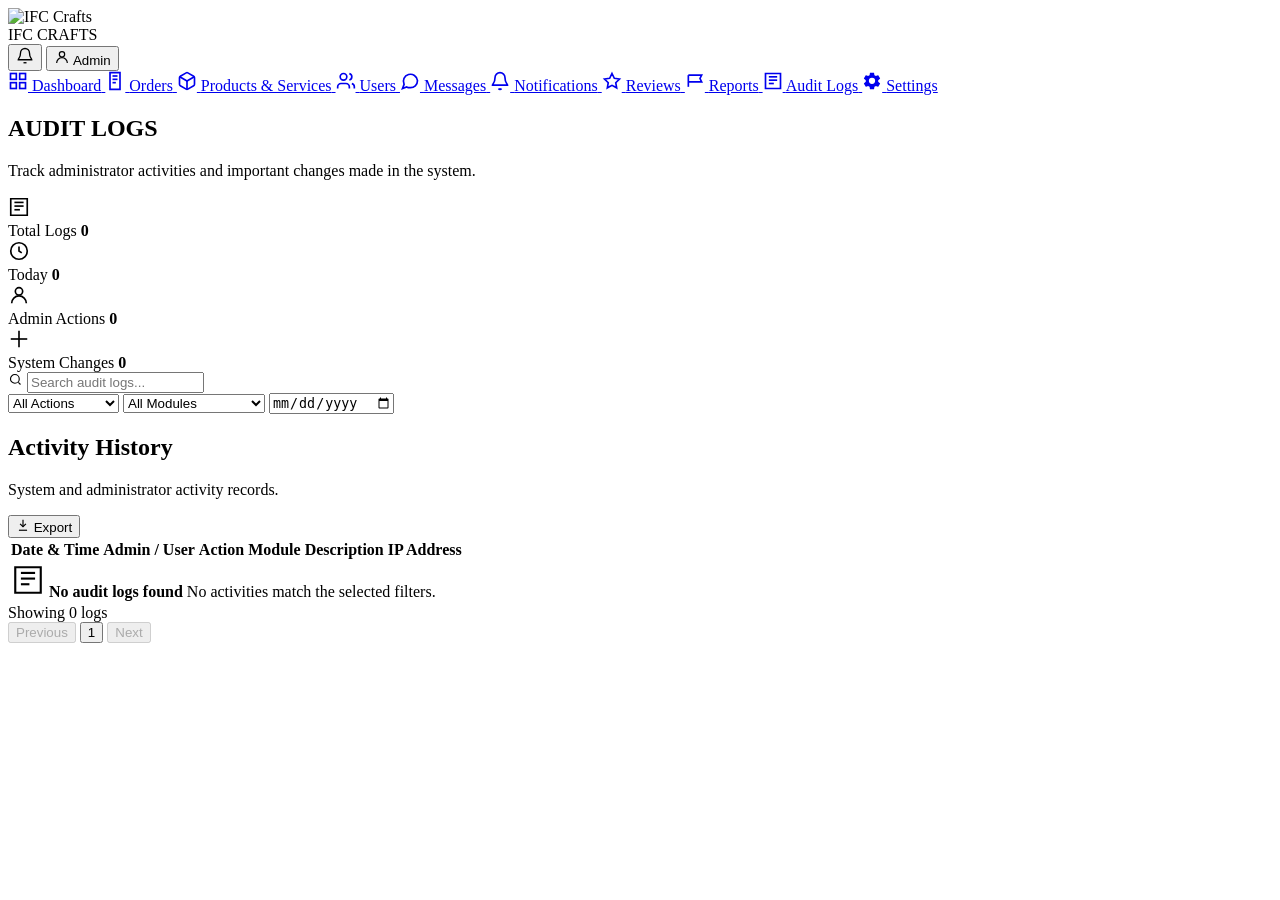
==== audit_logs.html @ 15269377 "Add files via upload" ====
<!DOCTYPE html>
<html lang="en">

<head>
  <meta charset="UTF-8">
  <meta name="viewport" content="width=device-width, initial-scale=1.0">

  <title>IFC Crafts — Audit Logs</title>

  <link rel="preconnect" href="https://fonts.googleapis.com">
  <link rel="preconnect" href="https://fonts.gstatic.com" crossorigin>
  <link
    href="https://fonts.googleapis.com/css2?family=Inter:wght@400;500;600;700;800&display=swap"
    rel="stylesheet"
  >

  <link rel="stylesheet" href="styles/audit_logs.css">
</head>

<body>

  <!-- ==================== TOPBAR ==================== -->

  <header class="topbar">

    <div class="brand">

      <div class="brand-mark">
        <img
          src="images/ifc_crafts.jpg"
          alt="IFC Crafts"
          class="nav-logo"
        >
      </div>

      <span class="brand-name">
        IFC CRAFTS
      </span>

    </div>


    <div class="topbar-actions">

      <button
        type="button"
        class="icon-btn"
        onclick="window.location.href='notifications.html'"
        aria-label="Notifications"
      >

        <svg
          viewBox="0 0 24 24"
          width="18"
          height="18"
          fill="none"
          stroke="currentColor"
          stroke-width="1.8"
        >
          <path d="M18 8a6 6 0 0 0-12 0c0 7-3 7-3 9h18c0-2-3-2-3-9"/>
          <path d="M10 21h4"/>
        </svg>

        <span class="icon-dot"></span>

      </button>


      <button
        type="button"
        class="profile-chip"
      >

        <span class="avatar">

          <svg
            viewBox="0 0 24 24"
            width="16"
            height="16"
            fill="none"
            stroke="currentColor"
            stroke-width="1.8"
          >
            <circle cx="12" cy="8" r="4"/>
            <path d="M4 21c0-4.4 3.6-8 8-8s8 3.6 8 8"/>
          </svg>

        </span>

        <span>Admin</span>

      </button>

    </div>

  </header>


  <!-- ==================== PAGE SHELL ==================== -->

  <div class="shell">


    <!-- ==================== SIDEBAR ==================== -->

    <aside class="sidebar">

      <nav class="sidenav">


        <!-- DASHBOARD -->

        <a href="index.html" class="sidenav-link">

          <svg
            width="20"
            height="20"
            viewBox="0 0 24 24"
            fill="none"
            stroke="currentColor"
            stroke-width="2"
          >
            <rect x="3" y="3" width="7" height="7"></rect>
            <rect x="14" y="3" width="7" height="7"></rect>
            <rect x="3" y="14" width="7" height="7"></rect>
            <rect x="14" y="14" width="7" height="7"></rect>
          </svg>

          <span>Dashboard</span>

        </a>


        <!-- ORDERS -->

        <a href="orders.html" class="sidenav-link">

          <svg
            width="20"
            height="20"
            viewBox="0 0 24 24"
            fill="none"
            stroke="currentColor"
            stroke-width="2"
          >
            <path d="M6 2h12v20H6z"></path>
            <path d="M9 6h6"></path>
            <path d="M9 10h6"></path>
            <path d="M9 14h4"></path>
          </svg>

          <span>Orders</span>

        </a>


        <!-- PRODUCTS & SERVICES -->

        <a href="products_services.html" class="sidenav-link">

          <svg
            width="20"
            height="20"
            viewBox="0 0 24 24"
            fill="none"
            stroke="currentColor"
            stroke-width="2"
          >
            <path d="M21 8a2 2 0 0 0-1-1.73l-7-4a2 2 0 0 0-2 0l-7 4A2 2 0 0 0 3 8v8a2 2 0 0 0 1 1.73l7 4a2 2 0 0 0 2 0l7-4A2 2 0 0 0 21 16Z"></path>
            <path d="m3.3 7 8.7 5 8.7-5"></path>
            <path d="M12 22V12"></path>
          </svg>

          <span>Products &amp; Services</span>

        </a>


        <!-- USERS -->

        <a href="users.html" class="sidenav-link">

          <svg
            width="20"
            height="20"
            viewBox="0 0 24 24"
            fill="none"
            stroke="currentColor"
            stroke-width="2"
          >
            <path d="M16 21v-2a4 4 0 0 0-4-4H6a4 4 0 0 0-4 4v2"></path>
            <circle cx="9" cy="7" r="4"></circle>
            <path d="M22 21v-2a4 4 0 0 0-3-3.87"></path>
            <path d="M16 3.13a4 4 0 0 1 0 7.75"></path>
          </svg>

          <span>Users</span>

        </a>


        <!-- MESSAGES -->

        <a href="messages.html" class="sidenav-link">

          <svg
            width="20"
            height="20"
            viewBox="0 0 24 24"
            fill="none"
            stroke="currentColor"
            stroke-width="2"
          >
            <path d="M21 11.5a8.38 8.38 0 0 1-9 8.5 8.5 8.5 0 0 1-4-.9L3 21l1.9-4.9A8.5 8.5 0 1 1 21 11.5Z"></path>
            <path d="M8 12h.01"></path>
            <path d="M12 12h.01"></path>
            <path d="M16 12h.01"></path>
          </svg>

          <span>Messages</span>

        </a>


        <!-- NOTIFICATIONS -->

        <a href="notifications.html" class="sidenav-link">

          <svg
            width="20"
            height="20"
            viewBox="0 0 24 24"
            fill="none"
            stroke="currentColor"
            stroke-width="2"
          >
            <path d="M18 8a6 6 0 0 0-12 0c0 7-3 7-3 9h18c0-2-3-2-3-9"></path>
            <path d="M13.73 21a2 2 0 0 1-3.46 0"></path>
          </svg>

          <span>Notifications</span>

        </a>


        <!-- REVIEWS -->

        <a href="reviews.html" class="sidenav-link">

          <svg
            width="20"
            height="20"
            viewBox="0 0 24 24"
            fill="none"
            stroke="currentColor"
            stroke-width="2"
          >
            <path d="m12 3 2.8 5.7 6.2.9-4.5 4.4 1.1 6.2-5.6-3-5.6 3 1.1-6.2L3 9.6l6.2-.9Z"></path>
          </svg>

          <span>Reviews</span>

        </a>


        <!-- REPORTS -->

        <a href="reports.html" class="sidenav-link">

          <svg
            width="20"
            height="20"
            viewBox="0 0 24 24"
            fill="none"
            stroke="currentColor"
            stroke-width="2"
          >
            <path d="M4 19V5"></path>
            <path d="M4 5h16l-2 4 2 4H4"></path>
          </svg>

          <span>Reports</span>

        </a>


        <!-- AUDIT LOGS -->

        <a href="audit_logs.html" class="sidenav-link active">

          <svg
            width="20"
            height="20"
            viewBox="0 0 24 24"
            fill="none"
            stroke="currentColor"
            stroke-width="2"
          >
            <path d="M3 3h18v18H3z"></path>
            <path d="M7 7h10"></path>
            <path d="M7 11h10"></path>
            <path d="M7 15h6"></path>
          </svg>

          <span>Audit Logs</span>

        </a>


        <!-- SETTINGS -->

        <a href="settings.html" class="sidenav-link">

          <svg
            width="20"
            height="20"
            viewBox="0 0 24 24"
            fill="currentColor"
          >
            <path d="M19.43 12.98c.04-.32.07-.65.07-.98s-.02-.66-.07-.98l2.11-1.65c.19-.15.24-.42.12-.64l-2-3.46c-.12-.22-.37-.31-.6-.22l-2.49 1c-.52-.4-1.08-.73-1.69-.98L14.5 2.42C14.47 2.18 14.25 2 14 2h-4c-.25 0-.46.18-.5.42L9.12 5.07c-.61.25-1.17.59-1.69.98l-2.49-1c-.23-.08-.48 0-.6.22l-2 3.46c-.13.22-.07.49.12.64l2.11 1.65c-.04.32-.08.65-.08.98s.03.66.08.98l-2.11 1.65c-.19.15-.24.42-.12.64l2 3.46c.12.22.37.31.6.22l2.49-1c.52.4 1.08.73 1.69.98l.38 2.65c.04.24.25.42.5.42h4c.25 0 .46-.18.5-.42l.38-2.65c.61-.25 1.17-.58 1.69-.98l2.49 1c.23.08.48 0 .6-.22l2-3.46c.12-.22.07-.49-.12-.64l-2.11-1.65ZM12 15.5A3.5 3.5 0 1 1 12 8a3.5 3.5 0 0 1 0 7.5Z"/>
          </svg>

          <span>Settings</span>

        </a>

      </nav>

    </aside>


    <!-- ==================== MAIN ==================== -->

    <main class="main">


      <!-- ==================== PAGE HEADER ==================== -->

      <section class="page-header">

        <div>
          <h1>AUDIT LOGS</h1>
          <p>Track administrator activities and important changes made in the system.</p>
        </div>

      </section>


      <!-- ==================== SUMMARY CARDS ==================== -->

      <section class="audit-stats">

        <article class="audit-stat-card">

          <div class="stat-icon">

            <svg
              width="22"
              height="22"
              viewBox="0 0 24 24"
              fill="none"
              stroke="currentColor"
              stroke-width="1.8"
            >
              <path d="M3 3h18v18H3z"></path>
              <path d="M7 7h10"></path>
              <path d="M7 11h10"></path>
              <path d="M7 15h6"></path>
            </svg>

          </div>

          <div>
            <span>Total Logs</span>
            <strong id="totalLogs">0</strong>
          </div>

        </article>


        <article class="audit-stat-card">

          <div class="stat-icon">

            <svg
              width="22"
              height="22"
              viewBox="0 0 24 24"
              fill="none"
              stroke="currentColor"
              stroke-width="1.8"
            >
              <circle cx="12" cy="12" r="9"></circle>
              <path d="M12 7v5l3 2"></path>
            </svg>

          </div>

          <div>
            <span>Today</span>
            <strong id="todayLogs">0</strong>
          </div>

        </article>


        <article class="audit-stat-card">

          <div class="stat-icon">

            <svg
              width="22"
              height="22"
              viewBox="0 0 24 24"
              fill="none"
              stroke="currentColor"
              stroke-width="1.8"
            >
              <circle cx="12" cy="8" r="4"></circle>
              <path d="M4 21c0-4.4 3.6-8 8-8s8 3.6 8 8"></path>
            </svg>

          </div>

          <div>
            <span>Admin Actions</span>
            <strong id="adminActions">0</strong>
          </div>

        </article>


        <article class="audit-stat-card">

          <div class="stat-icon">

            <svg
              width="22"
              height="22"
              viewBox="0 0 24 24"
              fill="none"
              stroke="currentColor"
              stroke-width="1.8"
            >
              <path d="M12 3v18"></path>
              <path d="M3 12h18"></path>
            </svg>

          </div>

          <div>
            <span>System Changes</span>
            <strong id="systemChanges">0</strong>
          </div>

        </article>

      </section>


      <!-- ==================== FILTERS ==================== -->

      <section class="audit-toolbar">

        <div class="search-field">

          <svg
            width="15"
            height="15"
            viewBox="0 0 24 24"
            fill="none"
            stroke="currentColor"
            stroke-width="1.8"
          >
            <circle cx="11" cy="11" r="7"></circle>
            <path d="m20 20-3.5-3.5"></path>
          </svg>

          <input
            type="text"
            id="auditSearch"
            placeholder="Search audit logs..."
          >

        </div>


        <select
          id="actionFilter"
          class="filter-select"
        >
          <option value="all">All Actions</option>
          <option value="login">Login</option>
          <option value="logout">Logout</option>
          <option value="create">Create</option>
          <option value="update">Update</option>
          <option value="delete">Delete</option>
          <option value="status">Status Change</option>
        </select>


        <select
          id="moduleFilter"
          class="filter-select"
        >
          <option value="all">All Modules</option>
          <option value="orders">Orders</option>
          <option value="products">Products & Services</option>
          <option value="users">Users</option>
          <option value="reviews">Reviews</option>
          <option value="settings">Settings</option>
          <option value="authentication">Authentication</option>
        </select>


        <input
          type="date"
          id="dateFilter"
          class="date-filter"
        >

      </section>


      <!-- ==================== AUDIT TABLE ==================== -->

      <section class="audit-table-card">

        <div class="table-heading">

          <div>
            <h2>Activity History</h2>
            <p>System and administrator activity records.</p>
          </div>

          <button
            type="button"
            class="export-btn"
            id="exportAuditBtn"
          >

            <svg
              width="14"
              height="14"
              viewBox="0 0 24 24"
              fill="none"
              stroke="currentColor"
              stroke-width="2"
            >
              <path d="M12 3v12"></path>
              <path d="m7 10 5 5 5-5"></path>
              <path d="M5 21h14"></path>
            </svg>

            Export

          </button>

        </div>


        <div class="table-wrapper">

          <table class="audit-table">

            <thead>

              <tr>
                <th>Date &amp; Time</th>
                <th>Admin / User</th>
                <th>Action</th>
                <th>Module</th>
                <th>Description</th>
                <th>IP Address</th>
              </tr>

            </thead>

            <tbody id="auditTableBody">

              <tr class="empty-table-row">

                <td colspan="6">

                  <div class="empty-state">

                    <svg
                      width="34"
                      height="34"
                      viewBox="0 0 24 24"
                      fill="none"
                      stroke="currentColor"
                      stroke-width="1.5"
                    >
                      <path d="M3 3h18v18H3z"></path>
                      <path d="M7 7h10"></path>
                      <path d="M7 11h10"></path>
                      <path d="M7 15h6"></path>
                    </svg>

                    <strong>No audit logs yet</strong>

                    <span>
                      System activities will appear here.
                    </span>

                  </div>

                </td>

              </tr>

            </tbody>

          </table>

        </div>


        <!-- ==================== TABLE FOOTER ==================== -->

        <div class="table-footer">

          <span id="resultCount">
            Showing 0 logs
          </span>

          <div class="pagination">

            <button
              type="button"
              class="page-btn"
              disabled
            >
              Previous
            </button>

            <button
              type="button"
              class="page-number active"
            >
              1
            </button>

            <button
              type="button"
              class="page-btn"
              disabled
            >
              Next
            </button>

          </div>

        </div>

      </section>

    </main>

  </div>


  <script>

    /* ==========================================================
       FRONTEND PLACEHOLDER

       Backend team can replace this array with API/database data.
    ========================================================== */

    const auditLogs = [];


    /* ==========================================================
       ELEMENTS
    ========================================================== */

    const auditTableBody =
      document.getElementById("auditTableBody");

    const auditSearch =
      document.getElementById("auditSearch");

    const actionFilter =
      document.getElementById("actionFilter");

    const moduleFilter =
      document.getElementById("moduleFilter");

    const dateFilter =
      document.getElementById("dateFilter");

    const resultCount =
      document.getElementById("resultCount");


    /* ==========================================================
       FORMAT DATE
    ========================================================== */

    function formatDateTime(value) {

      if (!value) {
        return "—";
      }

      const date =
        new Date(value);

      return date.toLocaleString(
        "en-PH",
        {
          month: "2-digit",
          day: "2-digit",
          year: "numeric",
          hour: "2-digit",
          minute: "2-digit"
        }
      );

    }


    /* ==========================================================
       ACTION CLASS
    ========================================================== */

    function getActionClass(action) {

      const normalized =
        String(action || "")
          .toLowerCase();

      if (normalized.includes("delete")) {
        return "delete";
      }

      if (normalized.includes("create")) {
        return "create";
      }

      if (normalized.includes("update")) {
        return "update";
      }

      if (normalized.includes("login")) {
        return "login";
      }

      if (normalized.includes("logout")) {
        return "logout";
      }

      if (normalized.includes("status")) {
        return "status";
      }

      return "default";

    }


    /* ==========================================================
       FILTER AUDIT LOGS
    ========================================================== */

    function getFilteredLogs() {

      const search =
        auditSearch.value
          .trim()
          .toLowerCase();

      const action =
        actionFilter.value;

      const module =
        moduleFilter.value;

      const selectedDate =
        dateFilter.value;


      return auditLogs.filter(log => {

        const searchableText = [
          log.user,
          log.action,
          log.module,
          log.description,
          log.ipAddress
        ]
          .join(" ")
          .toLowerCase();


        const matchesSearch =
          !search ||
          searchableText.includes(search);


        const matchesAction =
          action === "all" ||
          String(log.action || "")
            .toLowerCase()
            .includes(action);


        const matchesModule =
          module === "all" ||
          String(log.module || "")
            .toLowerCase()
            .includes(module);


        let matchesDate = true;


        if (selectedDate && log.date) {

          const logDate =
            new Date(log.date)
              .toISOString()
              .split("T")[0];

          matchesDate =
            logDate === selectedDate;

        }


        return (
          matchesSearch &&
          matchesAction &&
          matchesModule &&
          matchesDate
        );

      });

    }


    /* ==========================================================
       RENDER TABLE
    ========================================================== */

    function renderAuditLogs() {

      const filteredLogs =
        getFilteredLogs();


      auditTableBody.innerHTML = "";


      if (filteredLogs.length === 0) {

        auditTableBody.innerHTML = `

          <tr class="empty-table-row">

            <td colspan="6">

              <div class="empty-state">

                <svg
                  width="34"
                  height="34"
                  viewBox="0 0 24 24"
                  fill="none"
                  stroke="currentColor"
                  stroke-width="1.5"
                >
                  <path d="M3 3h18v18H3z"></path>
                  <path d="M7 7h10"></path>
                  <path d="M7 11h10"></path>
                  <path d="M7 15h6"></path>
                </svg>

                <strong>No audit logs found</strong>

                <span>
                  No activities match the selected filters.
                </span>

              </div>

            </td>

          </tr>

        `;


        resultCount.textContent =
          "Showing 0 logs";


        return;

      }


      filteredLogs.forEach(log => {

        const row =
          document.createElement("tr");


        row.innerHTML = `

          <td class="date-cell">
            ${escapeHTML(formatDateTime(log.date))}
          </td>

          <td>

            <div class="user-cell">

              <span class="user-avatar">

                <svg
                  viewBox="0 0 24 24"
                  width="14"
                  height="14"
                  fill="none"
                  stroke="currentColor"
                  stroke-width="1.8"
                >
                  <circle cx="12" cy="8" r="4"></circle>
                  <path d="M4 21c0-4.4 3.6-8 8-8s8 3.6 8 8"></path>
                </svg>

              </span>

              <div>

                <strong>
                  ${escapeHTML(log.user || "Unknown")}
                </strong>

                <small>
                  ${escapeHTML(log.role || "User")}
                </small>

              </div>

            </div>

          </td>

          <td>

            <span
              class="action-badge ${getActionClass(log.action)}"
            >
              ${escapeHTML(log.action || "Activity")}
            </span>

          </td>

          <td>
            ${escapeHTML(log.module || "—")}
          </td>

          <td class="description-cell">
            ${escapeHTML(log.description || "—")}
          </td>

          <td class="ip-cell">
            ${escapeHTML(log.ipAddress || "—")}
          </td>

        `;


        auditTableBody.appendChild(row);

      });


      resultCount.textContent =
        `Showing ${filteredLogs.length} ${
          filteredLogs.length === 1
            ? "log"
            : "logs"
        }`;

    }


    /* ==========================================================
       STATISTICS
    ========================================================== */

    function updateStatistics() {

      const today =
        new Date()
          .toISOString()
          .split("T")[0];


      const todayLogs =
        auditLogs.filter(log => {

          if (!log.date) {
            return false;
          }


          return (
            new Date(log.date)
              .toISOString()
              .split("T")[0] === today
          );

        }).length;


      const adminActions =
        auditLogs.filter(log =>
          String(log.role || "")
            .toLowerCase() === "admin"
        ).length;


      const systemChanges =
        auditLogs.filter(log => {

          const action =
            String(log.action || "")
              .toLowerCase();


          return (
            action.includes("create") ||
            action.includes("update") ||
            action.includes("delete") ||
            action.includes("status")
          );

        }).length;


      document.getElementById(
        "totalLogs"
      ).textContent =
        auditLogs.length;


      document.getElementById(
        "todayLogs"
      ).textContent =
        todayLogs;


      document.getElementById(
        "adminActions"
      ).textContent =
        adminActions;


      document.getElementById(
        "systemChanges"
      ).textContent =
        systemChanges;

    }


    /* ==========================================================
       ESCAPE HTML
    ========================================================== */

    function escapeHTML(value) {

      const div =
        document.createElement("div");

      div.textContent =
        String(value ?? "");

      return div.innerHTML;

    }


    /* ==========================================================
       FILTER EVENTS
    ========================================================== */

    auditSearch.addEventListener(
      "input",
      renderAuditLogs
    );


    actionFilter.addEventListener(
      "change",
      renderAuditLogs
    );


    moduleFilter.addEventListener(
      "change",
      renderAuditLogs
    );


    dateFilter.addEventListener(
      "change",
      renderAuditLogs
    );


    /* ==========================================================
       EXPORT
    ========================================================== */

    document.getElementById(
      "exportAuditBtn"
    ).addEventListener(
      "click",
      () => {

        alert(
          "Audit log export will be connected to the backend."
        );

      }
    );


    /* ==========================================================
       INITIALIZE
    ========================================================== */

    updateStatistics();

    renderAuditLogs();

  </script>

</body>
</html>
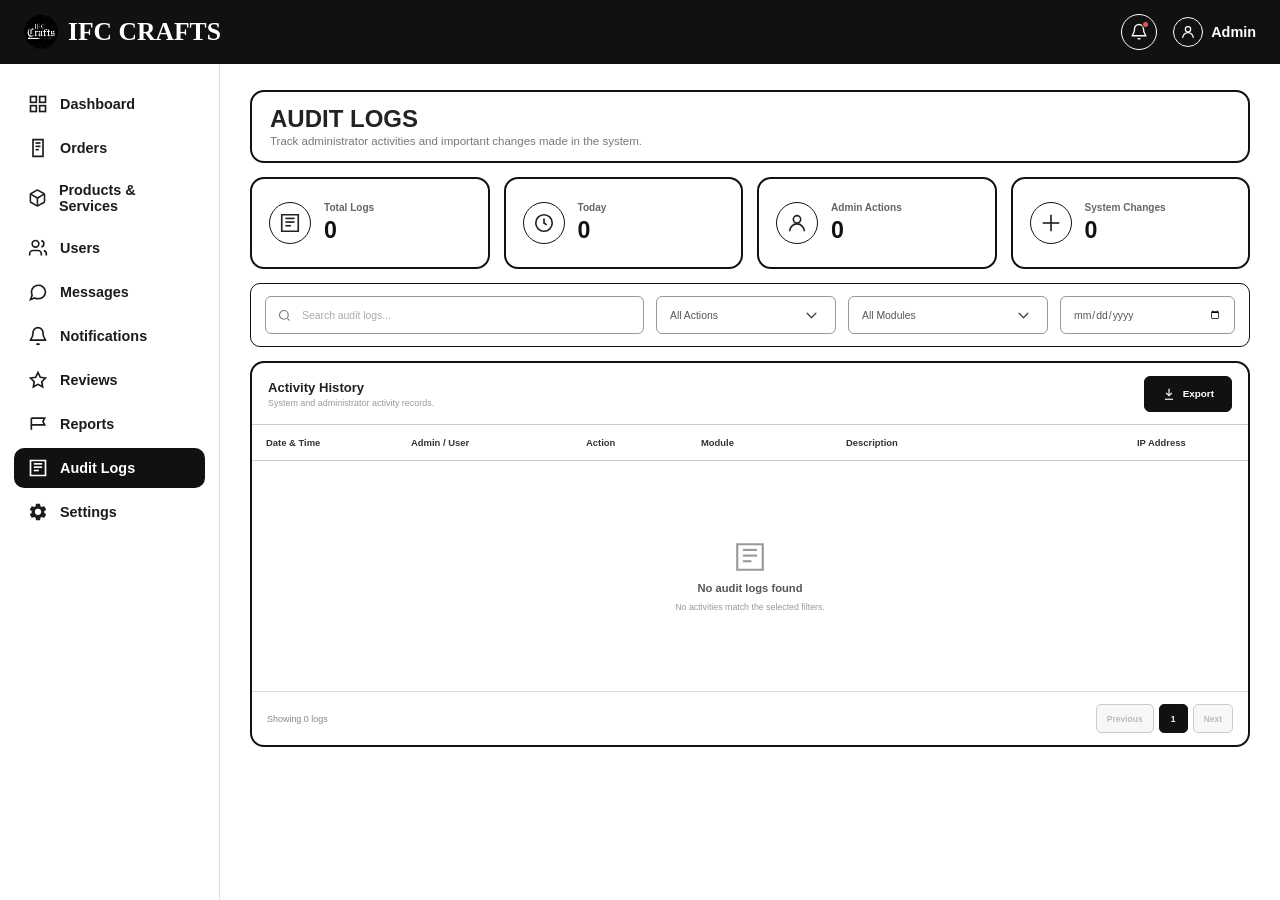
==== commit 8e96c47d: "Update" ====
--- a/audit_logs.html
+++ b/audit_logs.html
@@ -15,6 +15,7 @@
   >
 
   <link rel="stylesheet" href="styles/audit_logs.css">
+  <link rel="stylesheet" href="styles/mobile-nav.css">
 </head>
 
 <body>
@@ -22,6 +23,7 @@
   <!-- ==================== TOPBAR ==================== -->
 
   <header class="topbar">
+    <button type="button" class="mobile-menu-button" aria-label="Open navigation" aria-controls="mobileSidebar" aria-expanded="false">☰</button>
 
     <div class="brand">
 
@@ -103,7 +105,7 @@
 
     <!-- ==================== SIDEBAR ==================== -->
 
-    <aside class="sidebar">
+    <aside class="sidebar" id="mobileSidebar">
 
       <nav class="sidenav">
 
@@ -1144,5 +1146,7 @@
 
   </script>
 
+  <div class="mobile-nav-backdrop" aria-hidden="true"></div>
+  <script src="mobile-nav.js"></script>
 </body>
-</html>+</html>
--- a/styles/audit_logs.css
+++ b/styles/audit_logs.css
@@ -0,0 +1,946 @@
+/* ===============================================================
+   IFC CRAFTS — AUDIT LOGS
+================================================================ */
+
+:root {
+  --black: #111111;
+  --white: #ffffff;
+  --text: #222222;
+  --muted: #777777;
+  --line: #dddddd;
+  --soft: #f5f5f5;
+}
+
+
+/* ===============================================================
+   RESET
+================================================================ */
+
+* {
+  box-sizing: border-box;
+}
+
+html,
+body {
+  margin: 0;
+  padding: 0;
+
+  min-height: 100%;
+
+  font-family: "Inter", Arial, sans-serif;
+
+  background: #ffffff;
+  color: var(--text);
+}
+
+button,
+input,
+select {
+  font-family: inherit;
+}
+
+button,
+select {
+  cursor: pointer;
+}
+
+a {
+  color: inherit;
+  text-decoration: none;
+}
+
+
+/* ===============================================================
+   TOPBAR
+================================================================ */
+
+.topbar {
+  position: sticky;
+  top: 0;
+
+  z-index: 100;
+
+  height: 64px;
+
+  display: flex;
+  align-items: center;
+
+  padding: 0 24px;
+
+  background: #111111;
+  color: #ffffff;
+}
+
+.brand {
+  width: 220px;
+
+  display: flex;
+  align-items: center;
+
+  gap: 10px;
+}
+
+.brand-mark {
+  width: 34px;
+  height: 34px;
+
+  flex-shrink: 0;
+
+  overflow: hidden;
+
+  border-radius: 50%;
+}
+
+.nav-logo {
+  width: 100%;
+  height: 100%;
+
+  object-fit: cover;
+}
+
+.brand-name {
+  color: #ffffff;
+
+  font-family: Georgia, serif;
+
+  font-size: 1.6rem;
+  font-weight: 700;
+}
+
+.topbar-actions {
+  margin-left: auto;
+
+  display: flex;
+  align-items: center;
+
+  gap: 16px;
+}
+
+.icon-btn {
+  position: relative;
+
+  width: 36px;
+  height: 36px;
+
+  display: flex;
+  align-items: center;
+  justify-content: center;
+
+  padding: 0;
+
+  border: 1px solid #ffffff;
+  border-radius: 50%;
+
+  background: transparent;
+  color: #ffffff;
+}
+
+.icon-dot {
+  position: absolute;
+
+  top: 6px;
+  right: 7px;
+
+  width: 7px;
+  height: 7px;
+
+  border: 1px solid #111111;
+  border-radius: 50%;
+
+  background: #df5b5b;
+}
+
+.profile-chip {
+  display: flex;
+  align-items: center;
+
+  gap: 8px;
+
+  padding: 0;
+
+  border: none;
+
+  background: transparent;
+  color: #ffffff;
+
+  font-size: 0.9rem;
+  font-weight: 600;
+}
+
+.avatar {
+  width: 30px;
+  height: 30px;
+
+  display: flex;
+  align-items: center;
+  justify-content: center;
+
+  border: 1.5px solid #ffffff;
+  border-radius: 50%;
+}
+
+
+/* ===============================================================
+   SHELL
+================================================================ */
+
+.shell {
+  display: flex;
+  align-items: flex-start;
+
+  min-height: calc(100vh - 64px);
+}
+
+
+/* ===============================================================
+   SIDEBAR
+================================================================ */
+
+.sidebar {
+  position: sticky;
+  top: 64px;
+
+  width: 220px;
+  min-height: calc(100vh - 64px);
+
+  flex-shrink: 0;
+
+  padding: 20px 14px;
+
+  background: #ffffff;
+
+  border-right: 1px solid #dddddd;
+}
+
+.sidenav {
+  display: flex;
+  flex-direction: column;
+
+  gap: 4px;
+}
+
+.sidenav-link {
+  width: 100%;
+
+  display: flex;
+  align-items: center;
+
+  gap: 12px;
+
+  padding: 10px 14px;
+
+  border-radius: 10px;
+
+  color: #1c1c1c;
+
+  font-size: 0.9rem;
+  font-weight: 600;
+}
+
+.sidenav-link:hover {
+  background: #eeeeee;
+}
+
+.sidenav-link.active {
+  background: #111111;
+  color: #ffffff;
+}
+
+
+/* ===============================================================
+   MAIN
+================================================================ */
+
+.main {
+  flex: 1;
+
+  min-width: 0;
+
+  padding: 26px 30px 40px;
+}
+
+
+/* ===============================================================
+   PAGE HEADER
+================================================================ */
+
+.page-header {
+  width: 100%;
+
+  margin-bottom: 14px;
+
+  padding: 14px 18px;
+
+  border: 2px solid #111111;
+  border-radius: 14px;
+
+  background: #ffffff;
+}
+
+.page-header h1 {
+  margin: 0;
+
+  font-size: 1.5rem;
+  font-weight: 800;
+
+  line-height: 1.05;
+}
+
+.page-header p {
+  margin: 4px 0 0;
+
+  color: #777777;
+
+  font-size: 0.72rem;
+}
+
+
+/* ===============================================================
+   SUMMARY CARDS
+================================================================ */
+
+.audit-stats {
+  display: grid;
+  grid-template-columns: repeat(4, minmax(0, 1fr));
+
+  gap: 14px;
+
+  margin-bottom: 14px;
+}
+
+.audit-stat-card {
+  min-width: 0;
+  min-height: 92px;
+
+  display: flex;
+  align-items: center;
+
+  gap: 13px;
+
+  padding: 15px 17px;
+
+  border: 2px solid #111111;
+  border-radius: 14px;
+
+  background: #ffffff;
+}
+
+.stat-icon {
+  width: 42px;
+  height: 42px;
+
+  flex: 0 0 42px;
+
+  display: flex;
+  align-items: center;
+  justify-content: center;
+
+  border: 1.5px solid #111111;
+  border-radius: 50%;
+}
+
+.audit-stat-card > div:last-child {
+  display: flex;
+  flex-direction: column;
+
+  gap: 4px;
+}
+
+.audit-stat-card span {
+  color: #666666;
+
+  font-size: 0.63rem;
+  font-weight: 700;
+}
+
+.audit-stat-card strong {
+  color: #111111;
+
+  font-size: 1.45rem;
+  font-weight: 800;
+}
+
+
+/* ===============================================================
+   TOOLBAR
+================================================================ */
+
+.audit-toolbar {
+  display: grid;
+  grid-template-columns:
+    minmax(260px, 1fr)
+    180px
+    200px
+    175px;
+
+  gap: 12px;
+
+  margin-bottom: 14px;
+
+  padding: 12px 14px;
+
+  border: 1.5px solid #111111;
+  border-radius: 10px;
+
+  background: #ffffff;
+}
+
+.search-field {
+  height: 38px;
+
+  display: flex;
+  align-items: center;
+
+  gap: 8px;
+
+  padding: 0 11px;
+
+  border: 1px solid #999999;
+  border-radius: 6px;
+
+  background: #ffffff;
+}
+
+.search-field svg {
+  flex-shrink: 0;
+
+  color: #777777;
+}
+
+.search-field input {
+  width: 100%;
+
+  border: none;
+  outline: none;
+
+  background: transparent;
+
+  color: #444444;
+
+  font-size: 0.65rem;
+}
+
+.search-field input::placeholder {
+  color: #aaaaaa;
+}
+
+
+/* ===============================================================
+   FILTER SELECT
+================================================================ */
+
+.filter-select {
+  width: 100%;
+  height: 38px;
+
+  padding: 0 42px 0 13px;
+
+  border: 1px solid #999999;
+  border-radius: 6px;
+
+  outline: none;
+
+  background-color: #ffffff;
+  color: #555555;
+
+  font-size: 0.65rem;
+
+  appearance: none;
+  -webkit-appearance: none;
+  -moz-appearance: none;
+
+  background-image: url("data:image/svg+xml,%3Csvg xmlns='http://www.w3.org/2000/svg' width='12' height='8' viewBox='0 0 12 8'%3E%3Cpath d='M1 1.5L6 6.5L11 1.5' fill='none' stroke='%23444' stroke-width='1.5' stroke-linecap='round' stroke-linejoin='round'/%3E%3C/svg%3E");
+
+  background-repeat: no-repeat;
+
+  /* Arrow is intentionally slightly inside */
+  background-position: right 18px center;
+
+  background-size: 11px 7px;
+}
+
+.date-filter {
+  width: 100%;
+  height: 38px;
+
+  padding: 0 12px;
+
+  border: 1px solid #999999;
+  border-radius: 6px;
+
+  outline: none;
+
+  background: #ffffff;
+  color: #555555;
+
+  font-size: 0.65rem;
+}
+
+
+/* ===============================================================
+   TABLE CARD
+================================================================ */
+
+.audit-table-card {
+  width: 100%;
+
+  border: 2px solid #111111;
+  border-radius: 14px;
+
+  background: #ffffff;
+
+  /*
+    Important:
+    We don't use overflow:hidden here because it can clip
+    future dropdown menus / action menus.
+  */
+}
+
+.table-heading {
+  min-height: 62px;
+
+  display: flex;
+  align-items: center;
+  justify-content: space-between;
+
+  gap: 15px;
+
+  padding: 12px 16px;
+
+  border-bottom: 1px solid #cccccc;
+}
+
+.table-heading h2 {
+  margin: 0;
+
+  font-size: 0.82rem;
+  font-weight: 800;
+}
+
+.table-heading p {
+  margin: 3px 0 0;
+
+  color: #999999;
+
+  font-size: 0.56rem;
+}
+
+.export-btn {
+  height: 36px;
+
+  display: inline-flex;
+  align-items: center;
+  justify-content: center;
+
+  gap: 7px;
+
+  padding: 0 17px;
+
+  border: 1.5px solid #111111;
+  border-radius: 6px;
+
+  background: #111111;
+  color: #ffffff;
+
+  font-size: 0.62rem;
+  font-weight: 700;
+}
+
+
+/* ===============================================================
+   TABLE
+================================================================ */
+
+.table-wrapper {
+  width: 100%;
+
+  /*
+    Desktop table itself won't have that annoying vertical scroll.
+    Horizontal scroll only appears if screen becomes too small.
+  */
+
+  overflow-x: auto;
+  overflow-y: visible;
+}
+
+.audit-table {
+  width: 100%;
+
+  border-collapse: collapse;
+
+  table-layout: fixed;
+}
+
+.audit-table th {
+  padding: 12px 14px;
+
+  border-bottom: 1px solid #cccccc;
+
+  color: #333333;
+
+  font-size: 0.59rem;
+  font-weight: 700;
+
+  text-align: left;
+
+  white-space: nowrap;
+}
+
+.audit-table td {
+  padding: 13px 14px;
+
+  border-bottom: 1px solid #eeeeee;
+
+  color: #666666;
+
+  font-size: 0.58rem;
+
+  vertical-align: middle;
+}
+
+.audit-table tbody tr:last-child td {
+  border-bottom: none;
+}
+
+
+/* TABLE COLUMN WIDTHS */
+
+.audit-table th:nth-child(1) {
+  width: 145px;
+}
+
+.audit-table th:nth-child(2) {
+  width: 175px;
+}
+
+.audit-table th:nth-child(3) {
+  width: 115px;
+}
+
+.audit-table th:nth-child(4) {
+  width: 145px;
+}
+
+.audit-table th:nth-child(6) {
+  width: 125px;
+}
+
+
+/* ===============================================================
+   USER CELL
+================================================================ */
+
+.user-cell {
+  display: flex;
+  align-items: center;
+
+  gap: 9px;
+}
+
+.user-avatar {
+  width: 31px;
+  height: 31px;
+
+  flex: 0 0 31px;
+
+  display: flex;
+  align-items: center;
+  justify-content: center;
+
+  border: 1px solid #111111;
+  border-radius: 50%;
+}
+
+.user-cell > div {
+  min-width: 0;
+
+  display: flex;
+  flex-direction: column;
+
+  gap: 2px;
+}
+
+.user-cell strong {
+  overflow: hidden;
+
+  color: #333333;
+
+  font-size: 0.59rem;
+
+  text-overflow: ellipsis;
+  white-space: nowrap;
+}
+
+.user-cell small {
+  color: #999999;
+
+  font-size: 0.5rem;
+}
+
+
+/* ===============================================================
+   ACTION BADGES
+================================================================ */
+
+.action-badge {
+  display: inline-flex;
+  align-items: center;
+  justify-content: center;
+
+  min-width: 66px;
+
+  padding: 5px 9px;
+
+  border-radius: 999px;
+
+  background: #eeeeee;
+  color: #444444;
+
+  font-size: 0.51rem;
+  font-weight: 700;
+}
+
+.action-badge.login {
+  background: #eeeeee;
+  color: #333333;
+}
+
+.action-badge.logout {
+  background: #e6e6e6;
+  color: #555555;
+}
+
+.action-badge.create {
+  background: #222222;
+  color: #ffffff;
+}
+
+.action-badge.update {
+  background: #666666;
+  color: #ffffff;
+}
+
+.action-badge.status {
+  background: #888888;
+  color: #ffffff;
+}
+
+.action-badge.delete {
+  background: #f6e5e5;
+  color: #8c2727;
+}
+
+
+/* ===============================================================
+   OTHER TABLE CELLS
+================================================================ */
+
+.date-cell,
+.ip-cell {
+  color: #888888 !important;
+
+  white-space: nowrap;
+}
+
+.description-cell {
+  line-height: 1.45;
+
+  overflow-wrap: anywhere;
+}
+
+
+/* ===============================================================
+   EMPTY STATE
+================================================================ */
+
+.empty-table-row td {
+  padding: 0 !important;
+}
+
+.empty-state {
+  min-height: 230px;
+
+  display: flex;
+  flex-direction: column;
+  align-items: center;
+  justify-content: center;
+
+  gap: 8px;
+
+  color: #aaaaaa;
+}
+
+.empty-state svg {
+  color: #999999;
+}
+
+.empty-state strong {
+  color: #555555;
+
+  font-size: 0.7rem;
+}
+
+.empty-state span {
+  color: #999999;
+
+  font-size: 0.55rem;
+}
+
+
+/* ===============================================================
+   TABLE FOOTER
+================================================================ */
+
+.table-footer {
+  min-height: 54px;
+
+  display: flex;
+  align-items: center;
+  justify-content: space-between;
+
+  gap: 15px;
+
+  padding: 10px 15px;
+
+  border-top: 1px solid #dddddd;
+}
+
+.table-footer > span {
+  color: #888888;
+
+  font-size: 0.56rem;
+}
+
+.pagination {
+  display: flex;
+  align-items: center;
+
+  gap: 5px;
+}
+
+.page-btn,
+.page-number {
+  height: 29px;
+
+  padding: 0 10px;
+
+  border: 1px solid #cccccc;
+  border-radius: 5px;
+
+  background: #ffffff;
+  color: #555555;
+
+  font-size: 0.53rem;
+  font-weight: 600;
+}
+
+.page-number {
+  min-width: 29px;
+
+  padding: 0;
+}
+
+.page-number.active {
+  border-color: #111111;
+
+  background: #111111;
+  color: #ffffff;
+}
+
+.page-btn:disabled {
+  color: #bbbbbb;
+
+  background: #f7f7f7;
+
+  cursor: not-allowed;
+}
+
+
+/* ===============================================================
+   RESPONSIVE
+================================================================ */
+
+@media (max-width: 1200px) {
+
+  .audit-stats {
+    grid-template-columns: repeat(2, 1fr);
+  }
+
+  .audit-toolbar {
+    grid-template-columns:
+      minmax(240px, 1fr)
+      1fr
+      1fr;
+  }
+
+  .date-filter {
+    grid-column: 1 / -1;
+  }
+
+}
+
+
+@media (max-width: 900px) {
+
+  .sidebar {
+    width: 190px;
+  }
+
+  .main {
+    padding: 20px;
+  }
+
+  .audit-toolbar {
+    grid-template-columns: 1fr 1fr;
+  }
+
+  .search-field {
+    grid-column: 1 / -1;
+  }
+
+  .date-filter {
+    grid-column: auto;
+  }
+
+}
+
+
+@media (max-width: 700px) {
+
+  .sidebar {
+    display: none;
+  }
+
+  .main {
+    padding: 16px;
+  }
+
+}
+
+
+@media (max-width: 560px) {
+
+  .audit-stats {
+    grid-template-columns: 1fr;
+  }
+
+  .audit-toolbar {
+    grid-template-columns: 1fr;
+  }
+
+  .search-field,
+  .date-filter {
+    grid-column: auto;
+  }
+
+  .table-heading,
+  .table-footer {
+    align-items: flex-start;
+    flex-direction: column;
+  }
+
+  .export-btn {
+    width: 100%;
+  }
+
+}
--- a/styles/mobile-nav.css
+++ b/styles/mobile-nav.css
@@ -0,0 +1,13 @@
+
+/* Shared phone navigation: desktop sidebar remains unchanged. */
+.mobile-menu-button { display: none; }
+.mobile-nav-backdrop { display: none; }
+@media (max-width: 760px) {
+  .mobile-menu-button { display: inline-flex; align-items: center; justify-content: center; flex: 0 0 42px; width: 42px; height: 42px; margin-right: 8px; border: 1px solid #777; border-radius: 9px; background: transparent; color: #fff; font-size: 23px; }
+  .topbar { padding-inline: 12px; }
+  .brand { min-width: 0; flex: 1; }
+  .brand-name { white-space: nowrap; }
+  .sidebar.mobile-open { display: block !important; position: fixed !important; top: 64px; left: 0; bottom: 0; width: min(280px, 82vw) !important; min-height: 0 !important; overflow-y: auto; z-index: 1001; background: #fff; box-shadow: 8px 0 28px #0003; }
+  .mobile-nav-backdrop.open { display: block; position: fixed; inset: 64px 0 0; background: #0007; z-index: 1000; }
+  body.mobile-nav-open { overflow: hidden; }
+}
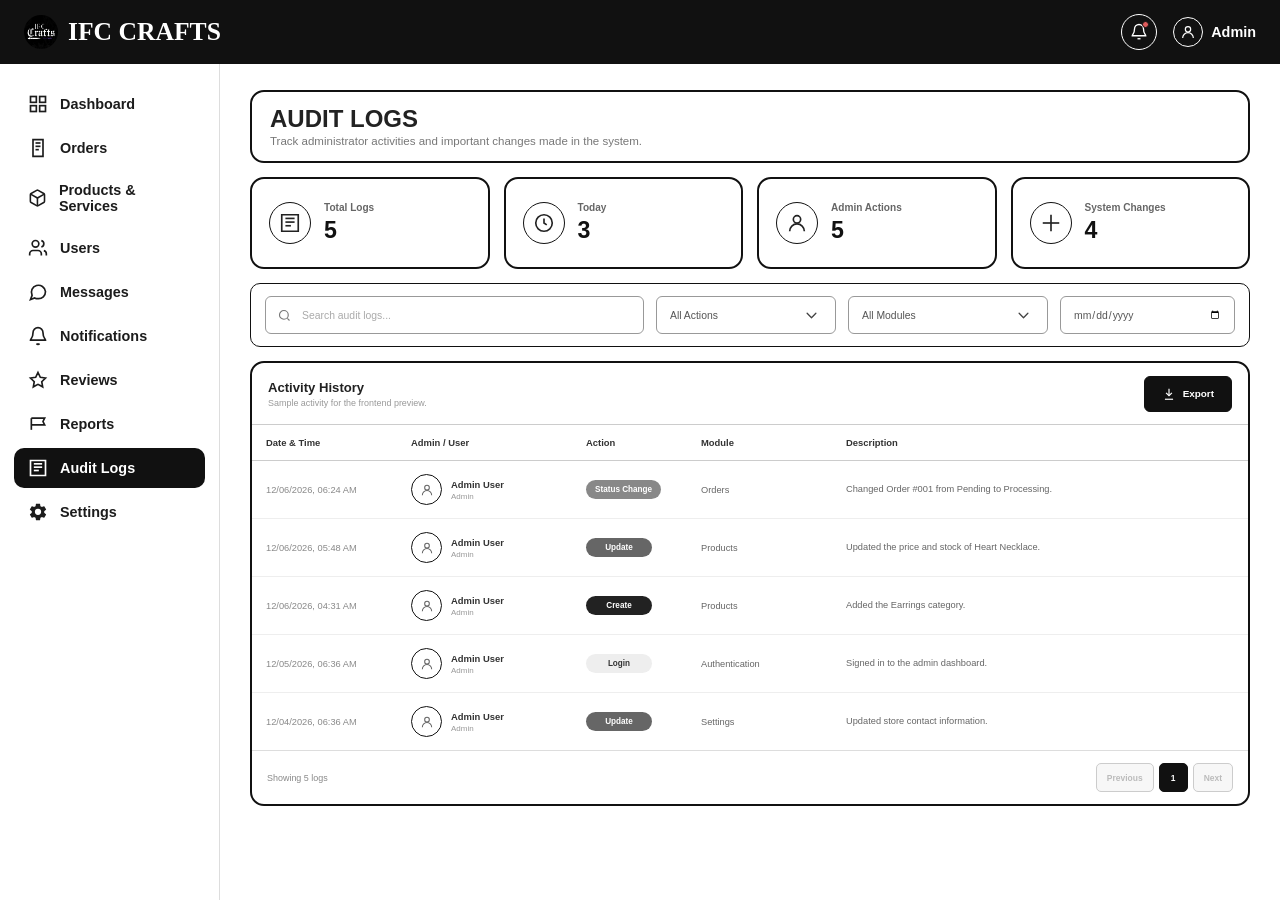
==== commit 628c7571: "Update audit_logs.html" ====
--- a/audit_logs.html
+++ b/audit_logs.html
@@ -532,7 +532,7 @@
 
           <div>
             <h2>Activity History</h2>
-            <p>System and administrator activity records.</p>
+            <p>Sample activity for the frontend preview.</p>
           </div>
 
           <button
@@ -573,7 +573,6 @@
                 <th>Action</th>
                 <th>Module</th>
                 <th>Description</th>
-                <th>IP Address</th>
               </tr>
 
             </thead>
@@ -582,7 +581,7 @@
 
               <tr class="empty-table-row">
 
-                <td colspan="6">
+                <td colspan="5">
 
                   <div class="empty-state">
 
@@ -671,7 +670,13 @@
        Backend team can replace this array with API/database data.
     ========================================================== */
 
-    const auditLogs = [];
+    const auditLogs = [
+      { date: new Date(Date.now() - 12 * 60000).toISOString(), user: 'Admin User', role: 'Admin', action: 'Status Change', module: 'Orders', description: 'Changed Order #001 from Pending to Processing.' },
+      { date: new Date(Date.now() - 48 * 60000).toISOString(), user: 'Admin User', role: 'Admin', action: 'Update', module: 'Products', description: 'Updated the price and stock of Heart Necklace.' },
+      { date: new Date(Date.now() - 125 * 60000).toISOString(), user: 'Admin User', role: 'Admin', action: 'Create', module: 'Products', description: 'Added the Earrings category.' },
+      { date: new Date(Date.now() - 24 * 3600000).toISOString(), user: 'Admin User', role: 'Admin', action: 'Login', module: 'Authentication', description: 'Signed in to the admin dashboard.' },
+      { date: new Date(Date.now() - 48 * 3600000).toISOString(), user: 'Admin User', role: 'Admin', action: 'Update', module: 'Settings', description: 'Updated store contact information.' }
+    ];
 
 
     /* ==========================================================
@@ -790,8 +795,7 @@
           log.user,
           log.action,
           log.module,
-          log.description,
-          log.ipAddress
+          log.description
         ]
           .join(" ")
           .toLowerCase();
@@ -854,6 +858,7 @@
         getFilteredLogs();
 
 
+
       auditTableBody.innerHTML = "";
 
 
@@ -863,7 +868,7 @@
 
           <tr class="empty-table-row">
 
-            <td colspan="6">
+            <td colspan="5">
 
               <div class="empty-state">
 
@@ -913,11 +918,11 @@
 
         row.innerHTML = `
 
-          <td class="date-cell">
+          <td class="date-cell" data-label="Date &amp; Time">
             ${escapeHTML(formatDateTime(log.date))}
           </td>
 
-          <td>
+          <td data-label="Admin / User">
 
             <div class="user-cell">
 
@@ -953,7 +958,7 @@
 
           </td>
 
-          <td>
+          <td data-label="Action">
 
             <span
               class="action-badge ${getActionClass(log.action)}"
@@ -963,17 +968,14 @@
 
           </td>
 
-          <td>
+          <td data-label="Module">
             ${escapeHTML(log.module || "—")}
           </td>
 
-          <td class="description-cell">
+          <td class="description-cell" data-label="Description">
             ${escapeHTML(log.description || "—")}
           </td>
 
-          <td class="ip-cell">
-            ${escapeHTML(log.ipAddress || "—")}
-          </td>
 
         `;
 
--- a/styles/audit_logs.css
+++ b/styles/audit_logs.css
@@ -943,4 +943,31 @@
     width: 100%;
   }
 
-}+}
+
+@media (max-width: 760px) {
+  .audit-stats { grid-template-columns: repeat(2, minmax(0, 1fr)); gap: 9px; }
+  .audit-stat-card { padding: 12px; gap: 8px; min-width: 0; }
+  .audit-toolbar { grid-template-columns: repeat(2, minmax(0, 1fr)); gap: 9px; }
+  .audit-toolbar .search-field { grid-column: 1 / -1; min-width: 0; }
+  .audit-toolbar .date-filter { grid-column: 1 / -1; min-width: 0; }
+  .table-wrapper { overflow: visible; padding: 10px; }
+  .audit-table, .audit-table tbody, .audit-table tr, .audit-table td { display: block; width: 100%; }
+  .audit-table { table-layout: auto; }
+  .audit-table thead { display: none; }
+  .audit-table tbody tr:not(.empty-table-row) { padding: 10px 12px; margin-bottom: 10px; border: 1px solid #ddd; border-radius: 10px; }
+  .audit-table tbody tr:not(.empty-table-row) td { display: flex; align-items: flex-start; gap: 8px; padding: 6px 0; border: 0; font-size: .75rem; white-space: normal; overflow-wrap: anywhere; }
+  .audit-table tbody tr:not(.empty-table-row) td::before { width: 86px; flex: 0 0 86px; color: #777; font-weight: 600; }
+  .audit-table tbody tr:not(.empty-table-row) td:nth-child(1)::before { content: 'Date'; }
+  .audit-table tbody tr:not(.empty-table-row) td:nth-child(2)::before { content: 'User'; }
+  .audit-table tbody tr:not(.empty-table-row) td:nth-child(3)::before { content: 'Action'; }
+  .audit-table tbody tr:not(.empty-table-row) td:nth-child(4)::before { content: 'Module'; }
+  .audit-table tbody tr:not(.empty-table-row) td:nth-child(5)::before { content: 'Details'; }
+  .audit-table tbody tr:not(.empty-table-row) td:nth-child(6)::before { content: 'IP Address'; }
+  .audit-table .empty-table-row td { display: block; }
+  .empty-state { min-height: 170px; padding: 15px; text-align: center; }
+}
+@media (max-width: 390px) {
+  .audit-stats, .audit-toolbar { grid-template-columns: 1fr; }
+  .audit-toolbar .search-field, .audit-toolbar .date-filter { grid-column: auto; }
+}
--- a/styles/mobile-nav.css
+++ b/styles/mobile-nav.css
@@ -2,12 +2,41 @@
 /* Shared phone navigation: desktop sidebar remains unchanged. */
 .mobile-menu-button { display: none; }
 .mobile-nav-backdrop { display: none; }
+.mobile-profile-menu { display: none; }
 @media (max-width: 760px) {
+  .sidebar { display: none !important; }
   .mobile-menu-button { display: inline-flex; align-items: center; justify-content: center; flex: 0 0 42px; width: 42px; height: 42px; margin-right: 8px; border: 1px solid #777; border-radius: 9px; background: transparent; color: #fff; font-size: 23px; }
-  .topbar { padding-inline: 12px; }
-  .brand { min-width: 0; flex: 1; }
-  .brand-name { white-space: nowrap; }
-  .sidebar.mobile-open { display: block !important; position: fixed !important; top: 64px; left: 0; bottom: 0; width: min(280px, 82vw) !important; min-height: 0 !important; overflow-y: auto; z-index: 1001; background: #fff; box-shadow: 8px 0 28px #0003; }
+  .topbar { width: 100%; min-width: 0; padding-inline: 12px; gap: 0; }
+  .brand { width: auto !important; min-width: 0; flex: 1 1 auto; gap: 7px; }
+  .brand-mark { flex: 0 0 30px; width: 30px; height: 30px; }
+  .brand-name { white-space: nowrap; font-size: clamp(.9rem, 4vw, 1.3rem) !important; }
+  .topbar-actions { position: relative; flex: 0 0 auto; gap: 7px !important; margin-left: auto; }
+  .topbar-actions .icon-btn, .topbar-actions .profile-chip { box-sizing: border-box; width: 36px !important; height: 36px !important; min-width: 36px; padding: 0 !important; display: inline-flex; align-items: center; justify-content: center; border: 1px solid #fff; border-radius: 50%; }
+  .topbar-actions .profile-chip .avatar { box-sizing: border-box; width: 100% !important; height: 100% !important; display: flex; align-items: center; justify-content: center; border: 0 !important; }
+  .topbar-actions .profile-chip > span:last-child { display: none; }
+  .mobile-profile-menu.open { position: absolute; top: calc(100% + 12px); right: 0; z-index: 1200; display: block; width: 172px; padding: 6px; border: 1px solid #d6d6d6; border-radius: 10px; background: #fff; color: #222; box-shadow: 0 10px 28px #0002; }
+  .mobile-profile-title { padding: 10px 12px; border-bottom: 1px solid #eee; font-size: .82rem; font-weight: 700; }
+  .mobile-signout-button { display: block; width: 100%; margin-top: 4px; padding: 10px 12px; border: 0; border-radius: 6px; background: transparent; color: #a22; text-align: left; font-size: .82rem; font-weight: 600; }
+  .mobile-signout-button:hover, .mobile-signout-button:focus-visible { background: #f5f5f5; }
+  .main { min-width: 0; }
+  .shell > .main { width: 100%; margin-left: 0; }
+  .page-header { min-width: 0; flex-wrap: wrap; }
+  .page-header > div { min-width: 0; }
+  .page-header h1 { overflow-wrap: anywhere; }
+  .sidebar.mobile-open { display: block !important; position: fixed !important; top: 64px; left: 0; bottom: 0; width: min(340px, 100vw) !important; min-height: 0 !important; padding: 14px 11px !important; overflow-y: auto; z-index: 1001; background: #fff; box-shadow: 8px 0 28px #0003; }
+  .sidebar.mobile-open .sidenav { gap: 4px !important; }
+  .sidebar.mobile-open .sidenav-link { box-sizing: border-box; width: 100%; min-height: 56px; padding: 12px 16px !important; gap: 18px; font-size: .9rem !important; font-weight: 600; border-radius: 10px; }
+  .sidebar.mobile-open .sidenav-link svg { width: 20px; height: 20px; flex: 0 0 20px; }
   .mobile-nav-backdrop.open { display: block; position: fixed; inset: 64px 0 0; background: #0007; z-index: 1000; }
   body.mobile-nav-open { overflow: hidden; }
 }
+@media (max-width: 380px) {
+  .topbar { padding-inline: 8px; }
+  .mobile-menu-button { margin-right: 5px; flex-basis: 38px; width: 38px; }
+  .topbar-actions { gap: 4px !important; }
+}
+@media (max-width: 560px) {
+  .page-header { gap: 10px; padding: 14px !important; }
+  .page-header h1 { font-size: 1.25rem !important; line-height: 1.2; }
+  .page-header .export-btn, .page-header .mark-all-btn { width: 100%; }
+}
